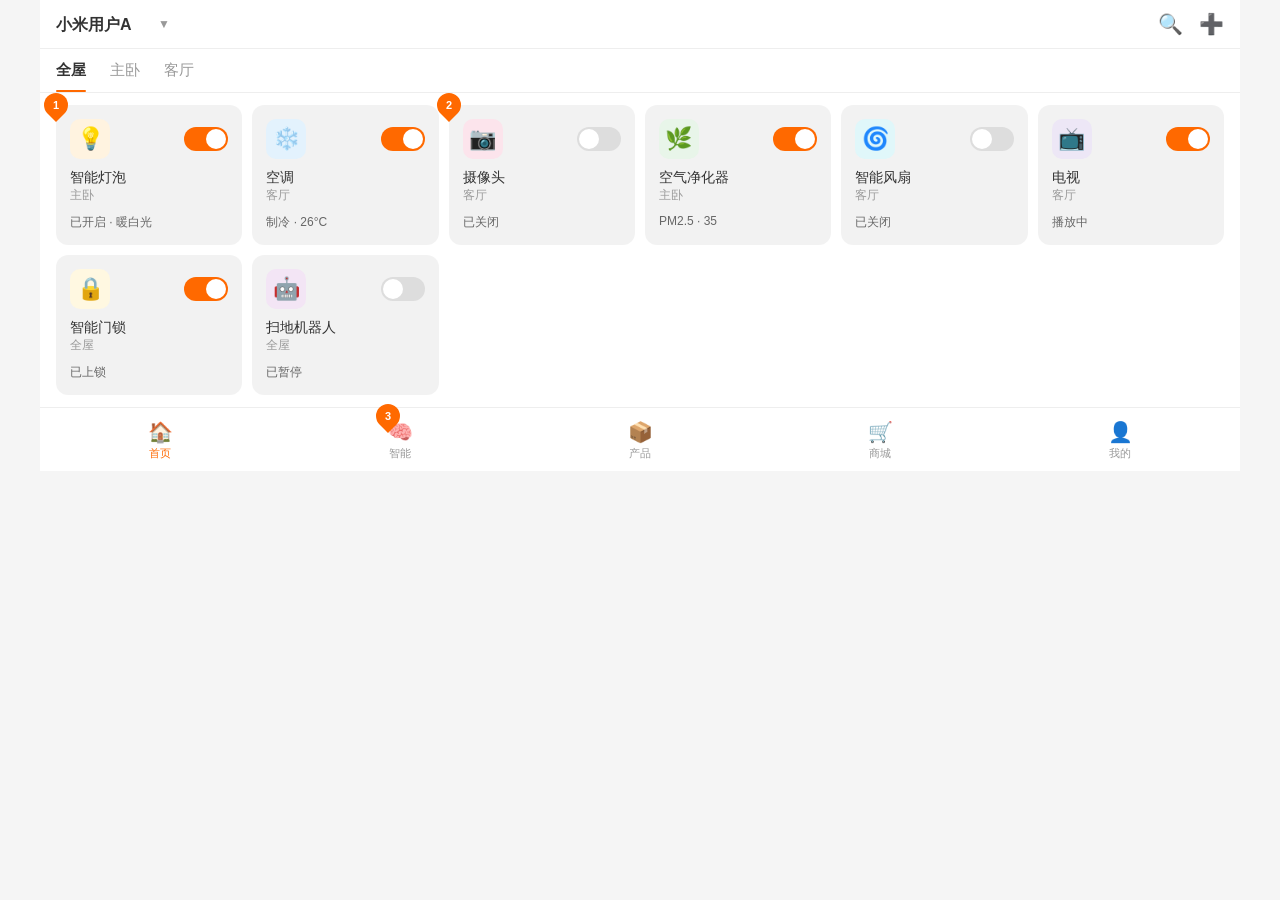
==== mijia.html @ 448b7b79 "init" ====
<!DOCTYPE html>
<html lang="zh-CN">
<head>
<meta charset="UTF-8">
<meta name="viewport" content="width=device-width, initial-scale=1.0, maximum-scale=1.0, user-scalable=no">
<title>米家</title>
<style>
* { margin: 0; padding: 0; box-sizing: border-box; }
body { font-family: -apple-system, BlinkMacSystemFont, "Segoe UI", Roboto, "Helvetica Neue", Arial, sans-serif; background: #f5f5f5; color: #333; }
.app { max-width: 414px; margin: 0 auto; min-height: 100vh; display: flex; flex-direction: column; width: 100%; position: relative; }

.header { background: #fff; padding: 12px 16px; display: flex; align-items: center; justify-content: space-between; position: sticky; top: 0; z-index: 100; border-bottom: 1px solid #eee; }
.account-select { display: flex; align-items: center; gap: 6px; }
.account-select select { border: none; background: transparent; font-size: 16px; font-weight: 600; color: #333; appearance: none; padding-right: 20px; cursor: pointer; outline: none; }
.account-select .arrow { font-size: 12px; color: #999; }
.header-icons { display: flex; gap: 16px; }
.header-icons span { font-size: 20px; color: #666; cursor: pointer; }

.tabs { background: #fff; display: flex; padding: 0 16px; gap: 24px; border-bottom: 1px solid #eee; }
.tab { padding: 12px 0; font-size: 15px; color: #999; cursor: pointer; position: relative; transition: color 0.2s; }
.tab.active { color: #333; font-weight: 600; }
.tab.active::after { content: ''; position: absolute; bottom: 0; left: 0; right: 0; height: 2px; background: #ff6900; border-radius: 1px; }

.content { flex: 1; padding: 12px 16px; background: #fff; }
.device-grid { display: grid; grid-template-columns: 1fr 1fr; gap: 10px; }
.device-card { position: relative; background: rgba(0,0,0,0.05); border-radius: 12px; padding: 14px; display: flex; flex-direction: column; gap: 10px; transition: box-shadow 0.2s; cursor: pointer; width: 100%; }
.device-card:hover { box-shadow: 0 2px 12px rgba(0,0,0,0.08); }
.device-card-top { display: flex; align-items: center; justify-content: space-between; }
.device-icon { width: 40px; height: 40px; border-radius: 10px; display: flex; align-items: center; justify-content: center; font-size: 22px; }
.device-icon.light { background: #fff3e0; color: #ff9800; }
.device-icon.ac { background: #e3f2fd; color: #1976d2; }
.device-icon.camera { background: #fce4ec; color: #e91e63; }
.device-icon.purifier { background: #e8f5e9; color: #4caf50; }
.device-icon.fan { background: #e0f7fa; color: #00bcd4; }
.device-icon.tv { background: #ede7f6; color: #7c4dff; }
.device-icon.lock { background: #fff8e1; color: #ffa000; }
.device-icon.robot { background: #f3e5f5; color: #ab47bc; }
.toggle { width: 44px; height: 24px; border-radius: 12px; background: #ddd; position: relative; cursor: pointer; transition: background 0.3s; flex-shrink: 0; }
.toggle.on { background: #ff6900; }
.toggle::after { content: ''; position: absolute; width: 20px; height: 20px; border-radius: 10px; background: #fff; top: 2px; left: 2px; transition: left 0.3s; }
.toggle.on::after { left: 22px; }
.device-name { font-size: 14px; font-weight: 500; color: #333; }
.device-room { font-size: 12px; color: #999; }
.device-status { font-size: 12px; color: #666; }

.bottom-nav { background: #fff; display: flex; justify-content: space-around; padding: 8px 0 6px; border-top: 1px solid #eee; position: sticky; bottom: 0; z-index: 100; }
.nav-item { position: relative; display: flex; flex-direction: column; align-items: center; gap: 2px; cursor: pointer; padding: 4px 0; }
.nav-item .icon { font-size: 20px; color: #999; }
.nav-item .label { font-size: 11px; color: #999; }
.nav-item.active .icon, .nav-item.active .label { color: #ff6900; }

.page-detail { display: none; flex-direction: column; min-height: 100vh; }
.page-detail.show { display: flex; }
.page-home.hide { display: none; }
.detail-header { background: #fff; padding: 12px 16px; display: flex; align-items: center; gap: 12px; border-bottom: 1px solid #eee; position: sticky; top: 0; z-index: 100; }
.back-btn { font-size: 20px; cursor: pointer; color: #333; padding: 4px; }
.detail-header-info { display: flex; flex-direction: column; }
.detail-title { font-size: 16px; font-weight: 600; color: #333; }
.detail-subtitle { font-size: 12px; color: #999; }
.detail-body { flex: 1; padding: 20px 16px; background: #fff; display: flex; flex-direction: column; align-items: center; gap: 20px; }
.detail-icon-large { width: 80px; height: 80px; border-radius: 20px; display: flex; align-items: center; justify-content: center; font-size: 44px; }
.detail-params { width: 100%; display: flex; flex-direction: column; gap: 12px; }
.param-row { display: flex; justify-content: space-between; padding: 14px 16px; background: rgba(0,0,0,0.05); border-radius: 10px; }
.param-label { font-size: 14px; color: #666; }
.param-value { font-size: 14px; color: #333; font-weight: 500; }
.detail-unbind { width: 100%; padding: 14px; background: #fff; border: 1px solid #e0e0e0; border-radius: 10px; text-align: center; font-size: 14px; color: #e53935; cursor: pointer; margin-top: auto; }
.detail-unbind:hover { background: #fce4ec; }

.ann-marker { position: absolute; width: 24px; height: 24px; background: #ff6900; border-radius: 50% 50% 50% 0; transform: rotate(-45deg); cursor: pointer; z-index: 9999; display: flex; align-items: center; justify-content: center; font-size: 11px; font-weight: 700; color: #fff; transition: transform 0.2s, box-shadow 0.2s; }
.ann-marker:hover { transform: rotate(-45deg) scale(1.2); box-shadow: 0 3px 12px rgba(255,105,0,0.5); }
.ann-marker .ann-num { transform: rotate(45deg); }
.ann-popup { position: absolute; background: #fff; border-radius: 12px; padding: 14px; width: 240px; box-shadow: 0 6px 20px rgba(0,0,0,0.18); z-index: 10000; font-size: 13px; display: none; top: 0; left: 100%; margin-left: 8px; }
.ann-popup.visible { display: block; }
.ann-popup-author { color: #ff6900; font-weight: 600; font-size: 14px; }
.ann-popup-time { color: #999; font-size: 12px; margin-top: 4px; }
.ann-popup-content { color: #333; margin-top: 10px; line-height: 1.6; }

@media (min-width: 415px) {
  .app { max-width: 768px; }
  .device-grid { grid-template-columns: repeat(4, 1fr); }
}
@media (min-width: 769px) {
  .app { max-width: 1200px; }
  .device-grid { grid-template-columns: repeat(6, 1fr); }
}
</style>
</head>
<body>
<div class="app" id="appRoot">

<div class="page-home" id="pageHome">

<div class="header">
  <div class="account-select">
    <select id="accountSelect">
      <option>小米用户A</option>
      <option>小米用户B</option>
      <option>小米用户C</option>
    </select>
    <span class="arrow">▼</span>
  </div>
  <div class="header-icons">
    <span>🔍</span>
    <span>➕</span>
  </div>
</div>

<div class="tabs">
  <div class="tab active" onclick="switchTab(this)">全屋</div>
  <div class="tab" onclick="switchTab(this)">主卧</div>
  <div class="tab" onclick="switchTab(this)">客厅</div>
</div>

<div class="content">
  <div class="device-grid" id="deviceGrid"></div>
</div>

<div class="bottom-nav">
  <div class="nav-item active" onclick="switchNav(this)">
    <span class="icon">🏠</span>
    <span class="label">首页</span>
  </div>
  <div class="nav-item" onclick="switchNav(this)">
    <span class="icon">🧠</span>
    <span class="label">智能</span>
  </div>
  <div class="nav-item" onclick="switchNav(this)">
    <span class="icon">📦</span>
    <span class="label">产品</span>
  </div>
  <div class="nav-item" onclick="switchNav(this)">
    <span class="icon">🛒</span>
    <span class="label">商城</span>
  </div>
  <div class="nav-item" onclick="switchNav(this)">
    <span class="icon">👤</span>
    <span class="label">我的</span>
  </div>
</div>
</div>

<div class="page-detail" id="pageDetail">
  <div class="detail-header">
    <span class="back-btn" onclick="goBack()">←</span>
    <div class="detail-header-info">
      <div class="detail-title" id="detailTitle"></div>
      <div class="detail-subtitle" id="detailSubtitle"></div>
    </div>
  </div>
  <div class="detail-body">
    <div class="detail-icon-large" id="detailIcon"></div>
    <div class="detail-params" id="detailParams"></div>
    <div class="detail-unbind" onclick="unbindDevice()">解绑设备</div>
  </div>
</div>
</div>

<script>
const devices = [
  { name: '智能灯泡', room: '主卧', icon: '💡', type: 'light', on: true, status: '已开启 · 暖白光', params: [{l:'亮度',v:'80%'}, {l:'色温',v:'暖白光'}, {l:'功率',v:'9W'}, {l:'固件版本',v:'v2.1.3'}] },
  { name: '空调', room: '客厅', icon: '❄️', type: 'ac', on: true, status: '制冷 · 26°C', params: [{l:'模式',v:'制冷'}, {l:'温度',v:'26°C'}, {l:'风速',v:'中'}, {l:'湿度',v:'55%'}] },
  { name: '摄像头', room: '客厅', icon: '📷', type: 'camera', on: false, status: '已关闭', params: [{l:'分辨率',v:'1080P'}, {l:'存储',v:'64GB'}, {l:'夜视',v:'支持'}, {l:'固件版本',v:'v1.8.0'}] },
  { name: '空气净化器', room: '主卧', icon: '🌿', type: 'purifier', on: true, status: 'PM2.5 · 35', params: [{l:'PM2.5',v:'35'}, {l:'滤芯寿命',v:'72%'}, {l:'模式',v:'自动'}, {l:'噪音',v:'35dB'}] },
  { name: '智能风扇', room: '客厅', icon: '🌀', type: 'fan', on: false, status: '已关闭', params: [{l:'风速',v:'3档'}, {l:'摇头',v:'开启'}, {l:'定时',v:'未设置'}, {l:'固件版本',v:'v3.0.1'}] },
  { name: '电视', room: '客厅', icon: '📺', type: 'tv', on: true, status: '播放中', params: [{l:'分辨率',v:'4K'}, {l:'音量',v:'30'}, {l:'信号源',v:'HDMI1'}, {l:'屏幕尺寸',v:'55寸'}] },
  { name: '智能门锁', room: '全屋', icon: '🔒', type: 'lock', on: true, status: '已上锁', params: [{l:'电量',v:'85%'}, {l:'开锁方式',v:'指纹/密码'}, {l:'上次开锁',v:'今天 08:30'}, {l:'固件版本',v:'v4.2.0'}] },
  { name: '扫地机器人', room: '全屋', icon: '🤖', type: 'robot', on: false, status: '已暂停', params: [{l:'清扫面积',v:'85m²'}, {l:'电量',v:'60%'}, {l:'模式',v:'全屋清扫'}, {l:'尘盒',v:'需清理'}] },
];

function renderDevices(filter) {
  const grid = document.getElementById('deviceGrid');
  const filtered = filter === '全屋' ? devices : devices.filter(d => d.room === filter);
  grid.innerHTML = filtered.map(d => `
    <div class="device-card" data-idx="${devices.indexOf(d)}" onclick="openDetail(${devices.indexOf(d)})">
      <div class="device-card-top">
        <div class="device-icon ${d.type}">${d.icon}</div>
        <div class="toggle ${d.on ? 'on' : ''}" onclick="event.stopPropagation();this.classList.toggle('on')"></div>
      </div>
      <div>
        <div class="device-name">${d.name}</div>
        <div class="device-room">${d.room}</div>
      </div>
      <div class="device-status">${d.status}</div>
    </div>
  `).join('');
}

function openDetail(idx) {
  const d = devices[idx];
  document.getElementById('pageHome').classList.add('hide');
  document.getElementById('pageDetail').classList.add('show');
  document.getElementById('detailTitle').textContent = d.name;
  document.getElementById('detailSubtitle').textContent = d.room;
  const iconEl = document.getElementById('detailIcon');
  iconEl.className = 'detail-icon-large device-icon ' + d.type;
  iconEl.textContent = d.icon;
  document.getElementById('detailParams').innerHTML = d.params.map(p => `
    <div class="param-row"><span class="param-label">${p.l}</span><span class="param-value">${p.v}</span></div>
  `).join('');
}

function goBack() {
  document.getElementById('pageDetail').classList.remove('show');
  document.getElementById('pageHome').classList.remove('hide');
}

function unbindDevice() {
  if (confirm('确认解绑该设备？')) goBack();
}

function switchTab(el) {
  document.querySelectorAll('.tab').forEach(t => t.classList.remove('active'));
  el.classList.add('active');
  renderDevices(el.textContent);
  renderAnnotations(true);
}

function switchNav(el) {
  document.querySelectorAll('.nav-item').forEach(n => n.classList.remove('active'));
  el.classList.add('active');
}

window.__annotations = [
  { id: 1, target: '.device-card[data-idx="0"]', author: '张三', time: '2026-06-28 10:30', content: '智能灯泡卡片：开关按钮位置偏右，建议与图标左对齐，减少误触' },
  { id: 2, target: '.device-card[data-idx="2"]', author: '李四', time: '2026-06-29 14:15', content: '摄像头设备名称文字过小，建议字号增大到15px，提升可读性' },
  { id: 3, target: '.nav-item:nth-child(2)', author: '王五', time: '2026-07-02 08:10', content: '智能导航图标建议使用SVG替代emoji，视觉一致性更好' },
];

function renderAnnotations(show) {
  document.querySelectorAll('.ann-marker, .ann-popup').forEach(e => e.remove());
  if (!show) return;

  window.__annotations.forEach(a => {
    const target = document.querySelector(a.target);
    if (!target) return;

    const marker = document.createElement('div');
    marker.className = 'ann-marker';
    marker.style.top = '-12px';
    marker.style.left = '-12px';
    marker.innerHTML = `<span class="ann-num">${a.id}</span>`;

    const popup = document.createElement('div');
    popup.className = 'ann-popup';
    popup.innerHTML = `
      <div class="ann-popup-author">${a.author}</div>
      <div class="ann-popup-time">${a.time}</div>
      <div class="ann-popup-content">${a.content}</div>
    `;

    marker.addEventListener('mouseenter', () => popup.classList.add('visible'));
    marker.addEventListener('mouseleave', () => {
      setTimeout(() => { if (!popup.matches(':hover')) popup.classList.remove('visible'); }, 150);
    });
    popup.addEventListener('mouseenter', () => popup.classList.add('visible'));
    popup.addEventListener('mouseleave', () => popup.classList.remove('visible'));

    target.appendChild(marker);
    target.appendChild(popup);
  });
}

renderDevices('全屋');
renderAnnotations(true);
</script>
</body>
</html>
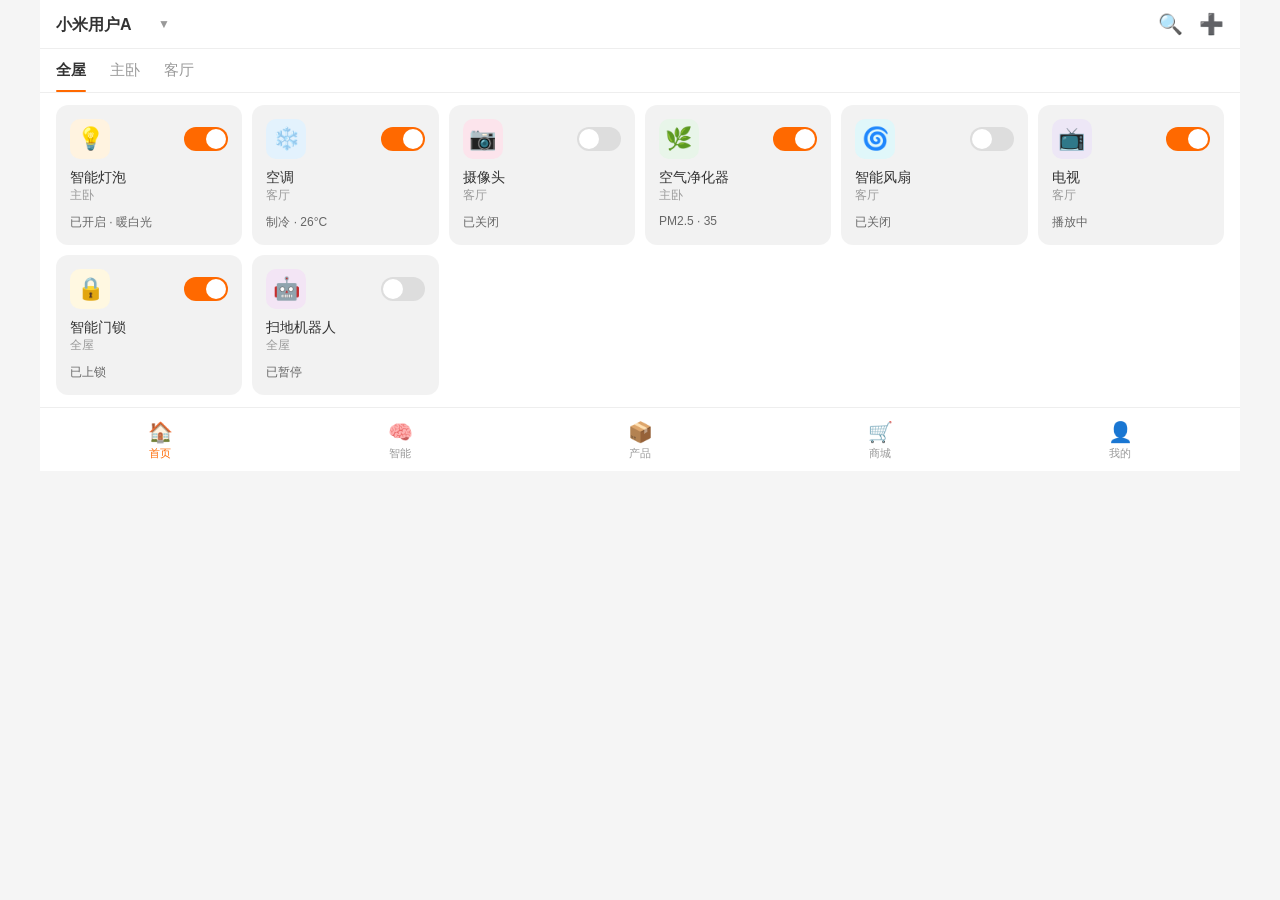
==== commit 2413b24b: "标注数据，改为json请求" ====
--- a/mijia.html
+++ b/mijia.html
@@ -7,7 +7,7 @@
 <style>
 * { margin: 0; padding: 0; box-sizing: border-box; }
 body { font-family: -apple-system, BlinkMacSystemFont, "Segoe UI", Roboto, "Helvetica Neue", Arial, sans-serif; background: #f5f5f5; color: #333; }
-.app { max-width: 414px; margin: 0 auto; min-height: 100vh; display: flex; flex-direction: column; width: 100%; position: relative; }
+.app { max-width: 414px; margin: 0 auto; min-height: 100vh; display: flex; flex-direction: column; width: 100%; position: relative; overflow: visible; }
 
 .header { background: #fff; padding: 12px 16px; display: flex; align-items: center; justify-content: space-between; position: sticky; top: 0; z-index: 100; border-bottom: 1px solid #eee; }
 .account-select { display: flex; align-items: center; gap: 6px; }
@@ -69,11 +69,6 @@
 .ann-marker { position: absolute; width: 24px; height: 24px; background: #ff6900; border-radius: 50% 50% 50% 0; transform: rotate(-45deg); cursor: pointer; z-index: 9999; display: flex; align-items: center; justify-content: center; font-size: 11px; font-weight: 700; color: #fff; transition: transform 0.2s, box-shadow 0.2s; }
 .ann-marker:hover { transform: rotate(-45deg) scale(1.2); box-shadow: 0 3px 12px rgba(255,105,0,0.5); }
 .ann-marker .ann-num { transform: rotate(45deg); }
-.ann-popup { position: absolute; background: #fff; border-radius: 12px; padding: 14px; width: 240px; box-shadow: 0 6px 20px rgba(0,0,0,0.18); z-index: 10000; font-size: 13px; display: none; top: 0; left: 100%; margin-left: 8px; }
-.ann-popup.visible { display: block; }
-.ann-popup-author { color: #ff6900; font-weight: 600; font-size: 14px; }
-.ann-popup-time { color: #999; font-size: 12px; margin-top: 4px; }
-.ann-popup-content { color: #333; margin-top: 10px; line-height: 1.6; }
 
 @media (min-width: 415px) {
   .app { max-width: 768px; }
@@ -197,11 +192,15 @@
   document.getElementById('detailParams').innerHTML = d.params.map(p => `
     <div class="param-row"><span class="param-label">${p.l}</span><span class="param-value">${p.v}</span></div>
   `).join('');
+  
+  notifyPageChanged();
 }
 
 function goBack() {
   document.getElementById('pageDetail').classList.remove('show');
   document.getElementById('pageHome').classList.remove('hide');
+  
+  notifyPageChanged();
 }
 
 function unbindDevice() {
@@ -220,48 +219,87 @@
   el.classList.add('active');
 }
 
-window.__annotations = [
-  { id: 1, target: '.device-card[data-idx="0"]', author: '张三', time: '2026-06-28 10:30', content: '智能灯泡卡片：开关按钮位置偏右，建议与图标左对齐，减少误触' },
-  { id: 2, target: '.device-card[data-idx="2"]', author: '李四', time: '2026-06-29 14:15', content: '摄像头设备名称文字过小，建议字号增大到15px，提升可读性' },
-  { id: 3, target: '.nav-item:nth-child(2)', author: '王五', time: '2026-07-02 08:10', content: '智能导航图标建议使用SVG替代emoji，视觉一致性更好' },
-];
+function getCurrentPage() {
+  const pageHome = document.getElementById('pageHome');
+  const pageDetail = document.getElementById('pageDetail');
+  
+  if (pageDetail && pageDetail.classList.contains('show')) {
+    return 'detail';
+  }
+  return 'home';
+}
+
+function notifyPageChanged() {
+  try {
+    window.parent.postMessage({
+      type: 'pageChanged',
+      payload: {
+        currentPage: getCurrentPage()
+      }
+    }, '*');
+  } catch(e) {}
+}
 
 function renderAnnotations(show) {
-  document.querySelectorAll('.ann-marker, .ann-popup').forEach(e => e.remove());
-  if (!show) return;
-
-  window.__annotations.forEach(a => {
+  document.querySelectorAll('.ann-marker').forEach(e => e.remove());
+  if (!show || !window.__currentAnnotations) return;
+
+  window.__currentAnnotations.forEach(a => {
     const target = document.querySelector(a.target);
     if (!target) return;
 
     const marker = document.createElement('div');
     marker.className = 'ann-marker';
-    marker.style.top = '-12px';
-    marker.style.left = '-12px';
     marker.innerHTML = `<span class="ann-num">${a.id}</span>`;
-
-    const popup = document.createElement('div');
-    popup.className = 'ann-popup';
-    popup.innerHTML = `
-      <div class="ann-popup-author">${a.author}</div>
-      <div class="ann-popup-time">${a.time}</div>
-      <div class="ann-popup-content">${a.content}</div>
-    `;
-
-    marker.addEventListener('mouseenter', () => popup.classList.add('visible'));
+    
+    const targetRect = target.getBoundingClientRect();
+    const appRect = document.getElementById('appRoot').getBoundingClientRect();
+    marker.style.top = (targetRect.top - appRect.top - 12) + 'px';
+    marker.style.left = (targetRect.left - appRect.left - 12) + 'px';
+
+    marker.addEventListener('mouseenter', () => {
+      const markerRect = marker.getBoundingClientRect();
+      let frameRect = { left: 0, top: 0 };
+      
+      try {
+        if (window.parent && window.parent.document) {
+          const frameEl = window.parent.document.getElementById('pageFrame');
+          if (frameEl) {
+            frameRect = frameEl.getBoundingClientRect();
+          }
+        }
+      } catch(e) {}
+      
+      const top = markerRect.top + frameRect.top + 24;
+      const left = markerRect.left + frameRect.left + 24;
+      
+      try {
+        window.parent.postMessage({
+          type: 'showAnnotationPopup',
+          payload: {
+            author: a.author,
+            time: a.time,
+            content: a.content,
+            top: top,
+            left: left
+          }
+        }, '*');
+      } catch(e) {}
+    });
+    
     marker.addEventListener('mouseleave', () => {
-      setTimeout(() => { if (!popup.matches(':hover')) popup.classList.remove('visible'); }, 150);
+      try {
+        window.parent.postMessage({
+          type: 'hideAnnotationPopup'
+        }, '*');
+      } catch(e) {}
     });
-    popup.addEventListener('mouseenter', () => popup.classList.add('visible'));
-    popup.addEventListener('mouseleave', () => popup.classList.remove('visible'));
-
-    target.appendChild(marker);
-    target.appendChild(popup);
+
+    document.getElementById('appRoot').appendChild(marker);
   });
 }
 
 renderDevices('全屋');
-renderAnnotations(true);
 </script>
 </body>
 </html>
